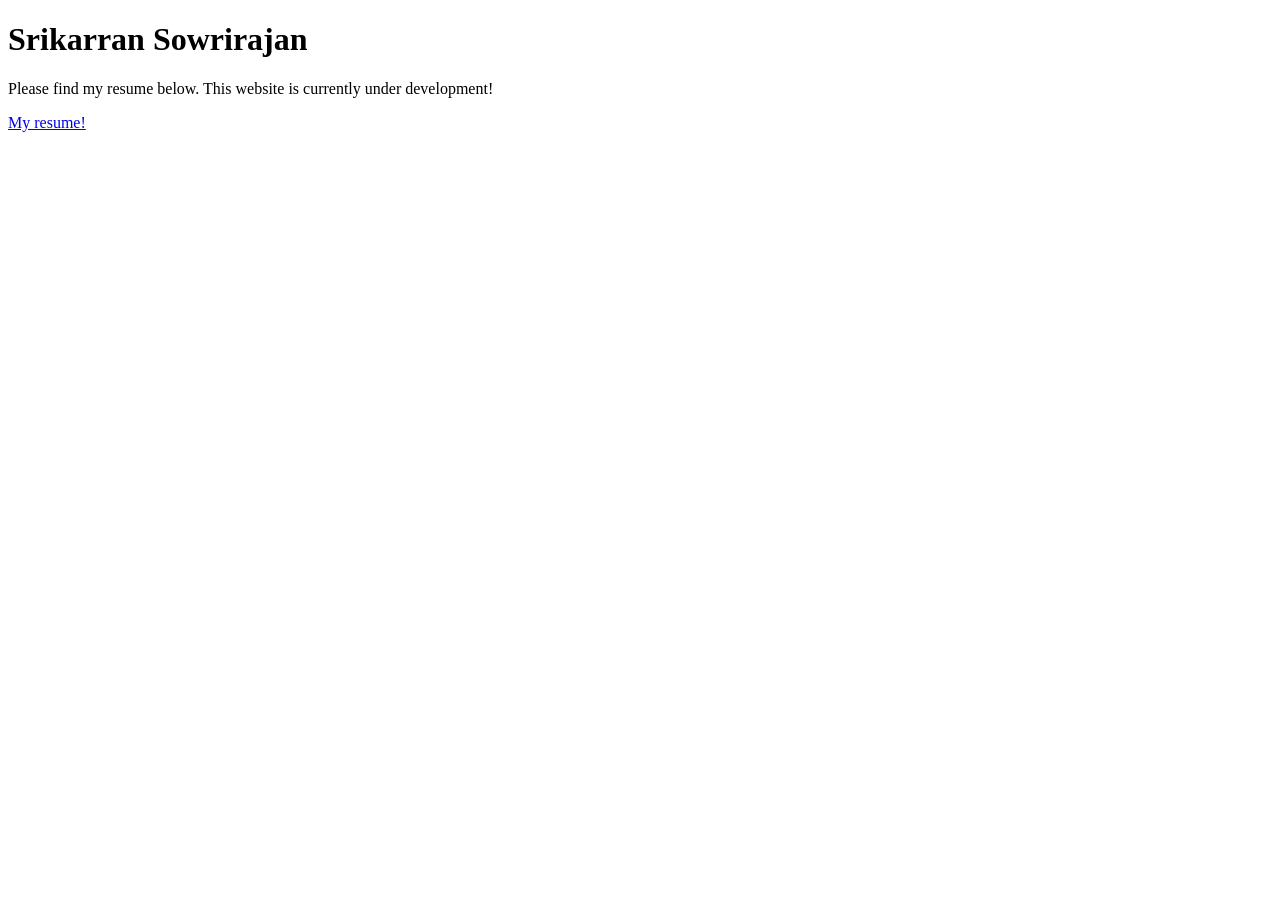
==== index.html @ 020ec060 "minor edits" ====
<!DOCTYPE html>
<html>
<body>
  <h1>Srikarran Sowrirajan</h1>
  <p>Please find my resume below. This website is currently under development!</p>
  <a href="Srikarran_Resume.pdf">My resume!</a>
</body>
</html>
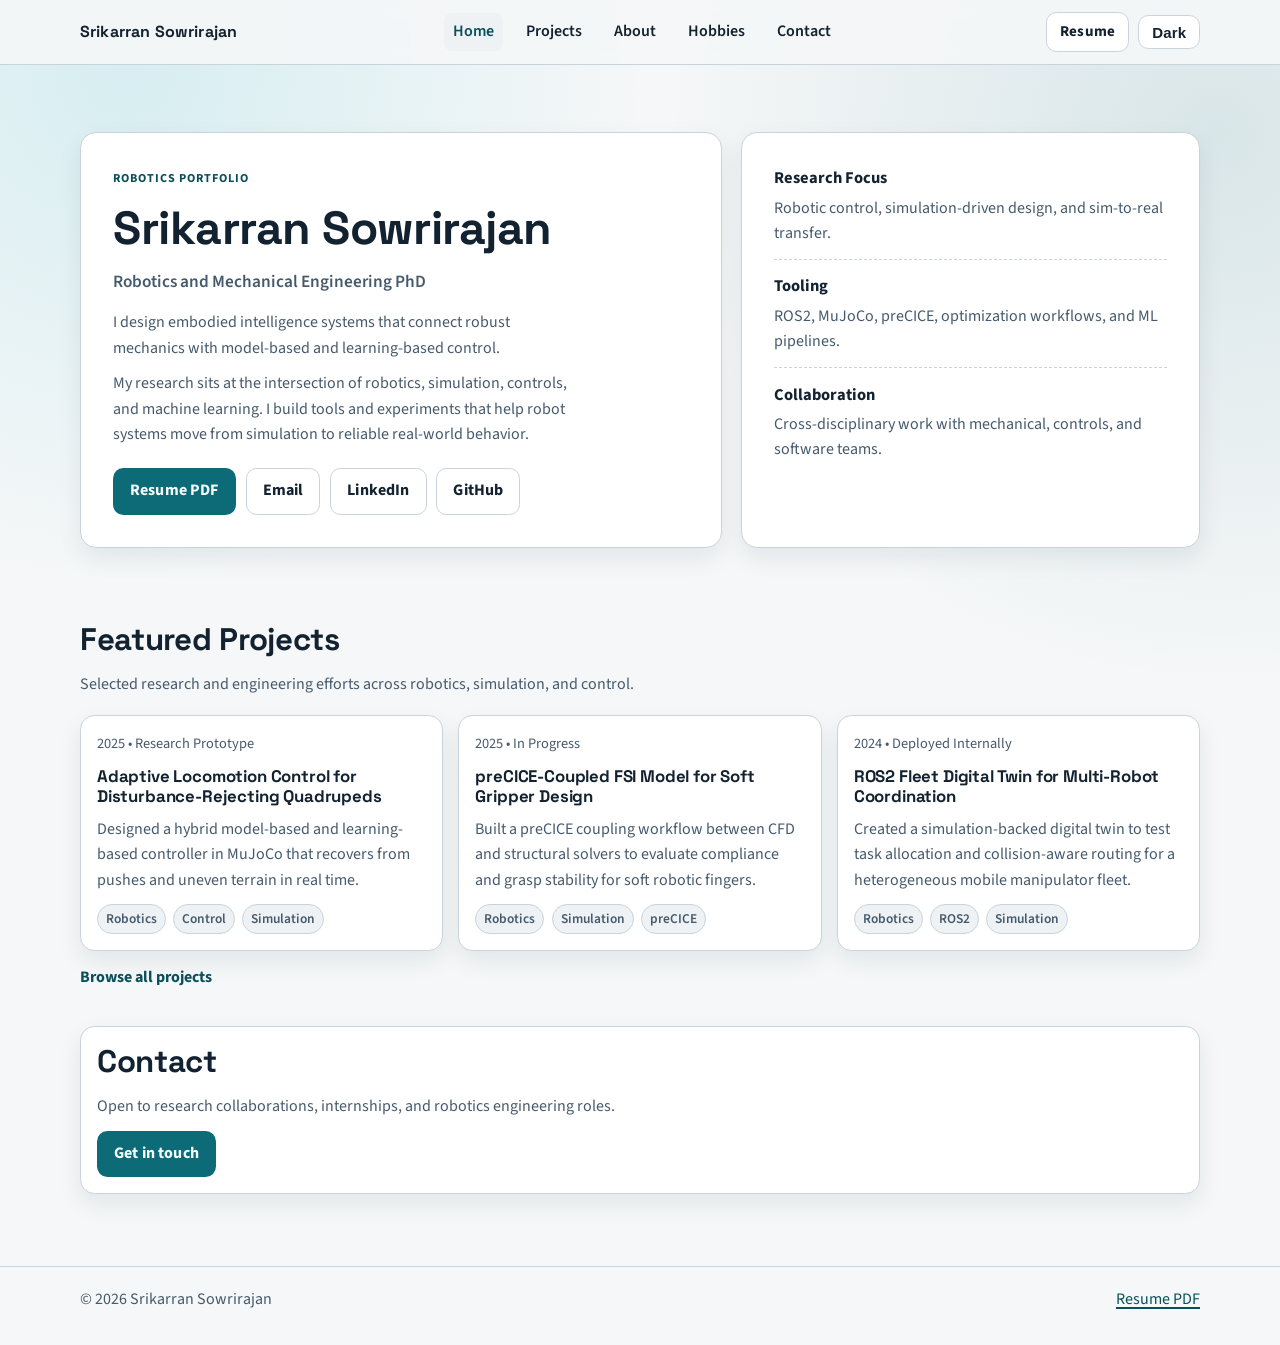
==== commit 41b296ac: "template change and placeholder fills" ====
--- a/index.html
+++ b/index.html
@@ -1,8 +1,166 @@
 <!DOCTYPE html>
-<html>
-<body>
-  <h1>Srikarran Sowrirajan</h1>
-  <p>Please find my resume below. This website is currently under development!</p>
-  <a href="Srikarran_Resume.pdf">My resume!</a>
-</body>
+<html lang="en">
+  <head>
+    <meta charset="UTF-8" />
+    <meta name="viewport" content="width=device-width, initial-scale=1" />
+    <title>Home | Portfolio</title>
+    <meta
+      name="description"
+      content="Professional portfolio for robotics and mechanical engineering research, projects, and publications."
+    />
+    <link rel="preconnect" href="https://fonts.googleapis.com" />
+    <link rel="preconnect" href="https://fonts.gstatic.com" crossorigin />
+    <link
+      href="https://fonts.googleapis.com/css2?family=Source+Sans+3:wght@400;600;700&family=Space+Grotesk:wght@500;700&display=swap"
+      rel="stylesheet"
+    />
+    <link rel="stylesheet" href="/assets/css/styles.css" />
+    <script src="/assets/js/site-config.js" defer></script>
+    <script src="/assets/js/main.js" defer></script>
+    <script src="/assets/js/home-projects.js" defer></script>
+  </head>
+  <body>
+    <a class="skip-link" href="#main-content">Skip to main content</a>
+
+    <header class="site-header">
+      <div class="container nav-wrapper">
+        <a class="brand" href="/index.html" data-site-text="profile.shortName">Portfolio</a>
+        <button
+          class="nav-toggle"
+          type="button"
+          data-nav-toggle
+          aria-expanded="false"
+          aria-controls="site-nav-home"
+        >
+          Menu
+        </button>
+        <nav class="site-nav" id="site-nav-home" data-open="false" aria-label="Primary">
+          <a href="/index.html" aria-current="page">Home</a>
+          <a href="/projects.html">Projects</a>
+          <a href="/about.html">About</a>
+          <a href="/hobbies.html">Hobbies</a>
+          <a href="/contact.html">Contact</a>
+        </nav>
+        <div class="nav-actions">
+          <a
+            class="button secondary small"
+            data-site-link="links.resume"
+            href="/Srikarran_Resume.pdf"
+            target="_blank"
+            rel="noopener noreferrer"
+          >
+            Resume
+          </a>
+          <button class="button secondary small" type="button" data-theme-toggle aria-pressed="false">
+            Dark
+          </button>
+        </div>
+      </div>
+    </header>
+
+    <main id="main-content" class="page-main">
+      <section class="hero">
+        <div class="container hero-grid">
+          <article class="panel hero-copy">
+            <p class="eyebrow">Robotics Portfolio</p>
+            <h1 data-site-text="profile.name">Your Name</h1>
+            <p class="role" data-site-text="profile.role">Your role</p>
+            <p class="bio" data-site-text="profile.shortBio">Short bio goes here.</p>
+            <p class="bio" style="margin-top: 0.6rem" data-site-text="profile.longerBio">
+              Longer bio goes here.
+            </p>
+            <div class="cta-row" aria-label="Primary actions">
+              <a
+                class="button primary"
+                data-site-link="links.resume"
+                href="/Srikarran_Resume.pdf"
+                target="_blank"
+                rel="noopener noreferrer"
+              >
+                Resume PDF
+              </a>
+              <a class="button secondary" data-site-link="links.email" href="mailto:srikarran@example.com">
+                Email
+              </a>
+              <a
+                class="button secondary"
+                data-site-link="links.linkedin"
+                href="https://www.linkedin.com"
+                target="_blank"
+                rel="noopener noreferrer"
+              >
+                LinkedIn
+              </a>
+              <a
+                class="button secondary"
+                data-site-link="links.github"
+                href="https://github.com"
+                target="_blank"
+                rel="noopener noreferrer"
+              >
+                GitHub
+              </a>
+            </div>
+          </article>
+
+          <aside class="panel metrics" aria-label="Research highlights">
+            <div class="metric">
+              <strong>Research Focus</strong>
+              <span>Robotic control, simulation-driven design, and sim-to-real transfer.</span>
+            </div>
+            <div class="metric">
+              <strong>Tooling</strong>
+              <span>ROS2, MuJoCo, preCICE, optimization workflows, and ML pipelines.</span>
+            </div>
+            <div class="metric">
+              <strong>Collaboration</strong>
+              <span>Cross-disciplinary work with mechanical, controls, and software teams.</span>
+            </div>
+          </aside>
+        </div>
+      </section>
+
+      <section class="section">
+        <div class="container">
+          <h2>Featured Projects</h2>
+          <p class="section-intro">
+            Selected research and engineering efforts across robotics, simulation, and control.
+          </p>
+          <div id="home-projects-grid" class="card-grid" aria-live="polite"></div>
+          <p style="margin-top: 0.9rem">
+            <a class="text-link" href="/projects.html">Browse all projects</a>
+          </p>
+        </div>
+      </section>
+
+      <section class="section">
+        <div class="container">
+          <article class="content-card">
+            <h2>Contact</h2>
+            <p style="margin-bottom: 0.7rem; color: var(--text-muted)">
+              Open to research collaborations, internships, and robotics engineering roles.
+            </p>
+            <a class="button primary" href="/contact.html">Get in touch</a>
+          </article>
+        </div>
+      </section>
+    </main>
+
+    <footer class="site-footer">
+      <div class="container footer-inner">
+        <p>
+          &copy; <span data-current-year></span>
+          <span data-site-text="profile.name">Your Name</span>
+        </p>
+        <a
+          data-site-link="links.resume"
+          href="/Srikarran_Resume.pdf"
+          target="_blank"
+          rel="noopener noreferrer"
+        >
+          Resume PDF
+        </a>
+      </div>
+    </footer>
+  </body>
 </html>
--- a/assets/css/styles.css
+++ b/assets/css/styles.css
@@ -0,0 +1,557 @@
+:root {
+  --bg: #f5f7f8;
+  --bg-elevated: #eef2f4;
+  --surface: #ffffff;
+  --text: #132230;
+  --text-muted: #465a6d;
+  --border: #c9d3db;
+  --accent: #0d6b78;
+  --accent-strong: #0a505a;
+  --focus: #f2a800;
+  --header-bg: rgba(245, 247, 248, 0.92);
+  --shadow: 0 10px 24px rgba(19, 34, 48, 0.08);
+}
+
+:root[data-theme="dark"] {
+  --bg: #0e161e;
+  --bg-elevated: #15222d;
+  --surface: #1b2b38;
+  --text: #eaf1f7;
+  --text-muted: #b4c3d1;
+  --border: #355063;
+  --accent: #4fc4d3;
+  --accent-strong: #90e3ed;
+  --focus: #ffd166;
+  --header-bg: rgba(14, 22, 30, 0.88);
+  --shadow: 0 16px 28px rgba(0, 0, 0, 0.25);
+}
+
+* {
+  box-sizing: border-box;
+}
+
+html {
+  scroll-behavior: smooth;
+}
+
+body {
+  margin: 0;
+  min-height: 100vh;
+  color: var(--text);
+  background:
+    radial-gradient(circle at 10% 5%, rgba(79, 196, 211, 0.18), transparent 30%),
+    radial-gradient(circle at 95% 10%, rgba(13, 107, 120, 0.12), transparent 32%),
+    var(--bg);
+  font-family: "Source Sans 3", "Segoe UI", -apple-system, BlinkMacSystemFont, sans-serif;
+  line-height: 1.6;
+}
+
+h1,
+h2,
+h3,
+h4 {
+  margin: 0;
+  line-height: 1.2;
+  font-family: "Space Grotesk", "Segoe UI", -apple-system, BlinkMacSystemFont, sans-serif;
+  letter-spacing: -0.01em;
+}
+
+p {
+  margin: 0;
+}
+
+a {
+  color: var(--accent-strong);
+  text-decoration-thickness: 2px;
+  text-underline-offset: 0.18em;
+}
+
+a:hover {
+  color: var(--accent);
+}
+
+a:focus-visible,
+button:focus-visible {
+  outline: 3px solid var(--focus);
+  outline-offset: 2px;
+}
+
+img {
+  max-width: 100%;
+}
+
+[hidden] {
+  display: none !important;
+}
+
+.skip-link {
+  position: absolute;
+  top: -48px;
+  left: 0.8rem;
+  background: var(--surface);
+  border: 1px solid var(--border);
+  padding: 0.5rem 0.8rem;
+  border-radius: 0.5rem;
+  z-index: 1000;
+}
+
+.skip-link:focus {
+  top: 0.5rem;
+}
+
+.site-header {
+  position: sticky;
+  top: 0;
+  z-index: 100;
+  border-bottom: 1px solid var(--border);
+  background: var(--header-bg);
+  backdrop-filter: blur(8px);
+}
+
+.container {
+  width: min(1120px, 92vw);
+  margin: 0 auto;
+}
+
+.nav-wrapper {
+  min-height: 4rem;
+  display: flex;
+  align-items: center;
+  justify-content: space-between;
+  gap: 0.75rem;
+  position: relative;
+}
+
+.brand {
+  display: inline-flex;
+  align-items: center;
+  text-decoration: none;
+  color: var(--text);
+  font-family: "Space Grotesk", "Segoe UI", sans-serif;
+  font-weight: 700;
+  letter-spacing: 0.01em;
+}
+
+.brand:hover {
+  color: var(--accent-strong);
+}
+
+.site-nav {
+  display: flex;
+  align-items: center;
+  gap: 0.9rem;
+}
+
+.site-nav a {
+  text-decoration: none;
+  color: var(--text);
+  font-weight: 600;
+  padding: 0.38rem 0.55rem;
+  border-radius: 0.5rem;
+}
+
+.site-nav a:hover {
+  color: var(--accent-strong);
+  background: var(--bg-elevated);
+}
+
+.site-nav a[aria-current="page"] {
+  background: var(--bg-elevated);
+  color: var(--accent-strong);
+}
+
+.nav-actions {
+  display: flex;
+  align-items: center;
+  gap: 0.6rem;
+}
+
+.nav-toggle {
+  display: none;
+  border: 1px solid var(--border);
+  background: var(--surface);
+  color: var(--text);
+  border-radius: 0.55rem;
+  padding: 0.45rem 0.62rem;
+  font-weight: 600;
+}
+
+.button {
+  display: inline-flex;
+  align-items: center;
+  justify-content: center;
+  border-radius: 0.65rem;
+  border: 1px solid transparent;
+  text-decoration: none;
+  cursor: pointer;
+  font-weight: 700;
+  letter-spacing: 0.01em;
+  padding: 0.6rem 1rem;
+}
+
+.button.primary {
+  background: var(--accent);
+  color: #f6feff;
+}
+
+.button.primary:hover {
+  background: var(--accent-strong);
+  color: #ffffff;
+}
+
+.button.secondary {
+  border-color: var(--border);
+  background: var(--surface);
+  color: var(--text);
+}
+
+.button.secondary:hover {
+  border-color: var(--accent);
+  color: var(--accent-strong);
+}
+
+.button.small {
+  padding: 0.45rem 0.8rem;
+  font-size: 0.94rem;
+}
+
+.page-main {
+  padding-bottom: 4.5rem;
+}
+
+.hero {
+  padding: 4.2rem 0 2.4rem;
+}
+
+.hero-grid {
+  display: grid;
+  grid-template-columns: 1.4fr 1fr;
+  gap: 1.2rem;
+  align-items: stretch;
+}
+
+.panel {
+  background: var(--surface);
+  border: 1px solid var(--border);
+  border-radius: 1rem;
+  box-shadow: var(--shadow);
+}
+
+.hero-copy {
+  padding: clamp(1.2rem, 3vw, 2rem);
+}
+
+.eyebrow {
+  display: inline-flex;
+  margin-bottom: 0.8rem;
+  color: var(--accent-strong);
+  font-weight: 700;
+  text-transform: uppercase;
+  letter-spacing: 0.08em;
+  font-size: 0.76rem;
+}
+
+.hero-copy h1 {
+  font-size: clamp(1.8rem, 4vw, 2.9rem);
+  margin-bottom: 0.7rem;
+}
+
+.hero-copy .role {
+  color: var(--text-muted);
+  font-size: 1.08rem;
+  margin-bottom: 0.9rem;
+  font-weight: 600;
+}
+
+.hero-copy .bio {
+  max-width: 58ch;
+  color: var(--text-muted);
+}
+
+.cta-row {
+  margin-top: 1.25rem;
+  display: flex;
+  flex-wrap: wrap;
+  gap: 0.62rem;
+}
+
+.metrics {
+  padding: clamp(1.2rem, 3vw, 2rem);
+  display: grid;
+  gap: 0.85rem;
+  align-content: start;
+}
+
+.metric {
+  padding-bottom: 0.75rem;
+  border-bottom: 1px dashed var(--border);
+}
+
+.metric:last-child {
+  border-bottom: none;
+  padding-bottom: 0;
+}
+
+.metric strong {
+  display: block;
+  font-size: 1.03rem;
+  margin-bottom: 0.25rem;
+}
+
+.metric span {
+  color: var(--text-muted);
+}
+
+.section {
+  margin-top: 2.2rem;
+}
+
+.section h2 {
+  font-size: clamp(1.45rem, 2.5vw, 1.95rem);
+  margin-bottom: 0.85rem;
+}
+
+.section-intro {
+  color: var(--text-muted);
+  max-width: 70ch;
+  margin-bottom: 1.1rem;
+}
+
+.card-grid {
+  display: grid;
+  grid-template-columns: repeat(3, minmax(0, 1fr));
+  gap: 0.95rem;
+}
+
+.project-card {
+  background: var(--surface);
+  border: 1px solid var(--border);
+  border-radius: 0.9rem;
+  box-shadow: var(--shadow);
+  padding: 1rem;
+  display: grid;
+  gap: 0.65rem;
+}
+
+.project-card-header {
+  display: grid;
+  gap: 0.2rem;
+}
+
+.project-card-meta {
+  color: var(--text-muted);
+  font-size: 0.9rem;
+}
+
+.project-card-title {
+  font-size: 1.05rem;
+}
+
+.project-card-title a {
+  color: var(--text);
+  text-decoration: none;
+}
+
+.project-card-title a:hover {
+  color: var(--accent-strong);
+}
+
+.project-card-summary {
+  color: var(--text-muted);
+}
+
+.tag-list {
+  list-style: none;
+  margin: 0;
+  padding: 0;
+  display: flex;
+  flex-wrap: wrap;
+  gap: 0.45rem;
+}
+
+.tag {
+  padding: 0.2rem 0.5rem;
+  border: 1px solid var(--border);
+  border-radius: 999px;
+  background: var(--bg-elevated);
+  color: var(--text-muted);
+  font-size: 0.84rem;
+  font-weight: 600;
+}
+
+.text-link {
+  color: var(--accent-strong);
+  font-weight: 700;
+  text-decoration: none;
+}
+
+.text-link:hover {
+  text-decoration: underline;
+}
+
+.filter-row {
+  display: flex;
+  flex-wrap: wrap;
+  gap: 0.55rem;
+  margin-bottom: 1rem;
+}
+
+.filter-chip {
+  border: 1px solid var(--border);
+  border-radius: 999px;
+  background: var(--surface);
+  color: var(--text);
+  font-weight: 700;
+  padding: 0.37rem 0.8rem;
+}
+
+.filter-chip[aria-pressed="true"] {
+  background: var(--accent);
+  border-color: var(--accent);
+  color: #f6feff;
+}
+
+.inline-note {
+  border: 1px dashed var(--border);
+  border-radius: 0.7rem;
+  padding: 0.7rem 0.8rem;
+  color: var(--text-muted);
+}
+
+.layout-two {
+  display: grid;
+  gap: 0.9rem;
+  grid-template-columns: minmax(0, 1.4fr) minmax(0, 1fr);
+}
+
+.stack {
+  display: grid;
+  gap: 0.9rem;
+}
+
+.content-card {
+  background: var(--surface);
+  border: 1px solid var(--border);
+  border-radius: 0.9rem;
+  box-shadow: var(--shadow);
+  padding: 1rem;
+}
+
+.content-card h3 {
+  font-size: 1.1rem;
+  margin-bottom: 0.5rem;
+}
+
+.content-card p,
+.content-card li {
+  color: var(--text-muted);
+}
+
+.content-card ul {
+  margin: 0;
+  padding-left: 1.05rem;
+  display: grid;
+  gap: 0.4rem;
+}
+
+.link-list {
+  list-style: none;
+  margin: 0;
+  padding: 0;
+  display: grid;
+  gap: 0.3rem;
+}
+
+.contact-list {
+  list-style: none;
+  margin: 0;
+  padding: 0;
+  display: grid;
+  gap: 0.6rem;
+}
+
+.contact-list a {
+  text-decoration: none;
+  font-weight: 700;
+}
+
+.site-footer {
+  border-top: 1px solid var(--border);
+  color: var(--text-muted);
+  padding: 1.25rem 0 2rem;
+}
+
+.footer-inner {
+  display: flex;
+  align-items: center;
+  justify-content: space-between;
+  flex-wrap: wrap;
+  gap: 0.5rem;
+}
+
+@media (max-width: 1024px) {
+  .hero-grid,
+  .layout-two,
+  .card-grid {
+    grid-template-columns: 1fr 1fr;
+  }
+
+  .hero-grid .hero-copy {
+    grid-column: span 2;
+  }
+}
+
+@media (max-width: 860px) {
+  .nav-toggle {
+    display: inline-flex;
+  }
+
+  .site-nav {
+    position: absolute;
+    left: 0;
+    right: 0;
+    top: calc(100% + 0.5rem);
+    padding: 0.6rem;
+    border: 1px solid var(--border);
+    border-radius: 0.85rem;
+    background: var(--surface);
+    display: none;
+    box-shadow: var(--shadow);
+    flex-direction: column;
+    align-items: stretch;
+  }
+
+  .site-nav[data-open="true"] {
+    display: flex;
+  }
+
+  .site-nav a {
+    padding: 0.56rem 0.7rem;
+  }
+
+  .nav-actions {
+    margin-left: auto;
+  }
+}
+
+@media (max-width: 760px) {
+  .hero,
+  .section {
+    margin-top: 1.4rem;
+  }
+
+  .hero-grid,
+  .layout-two,
+  .card-grid {
+    grid-template-columns: 1fr;
+  }
+
+  .hero-grid .hero-copy {
+    grid-column: auto;
+  }
+
+  .footer-inner {
+    align-items: flex-start;
+    flex-direction: column;
+  }
+}
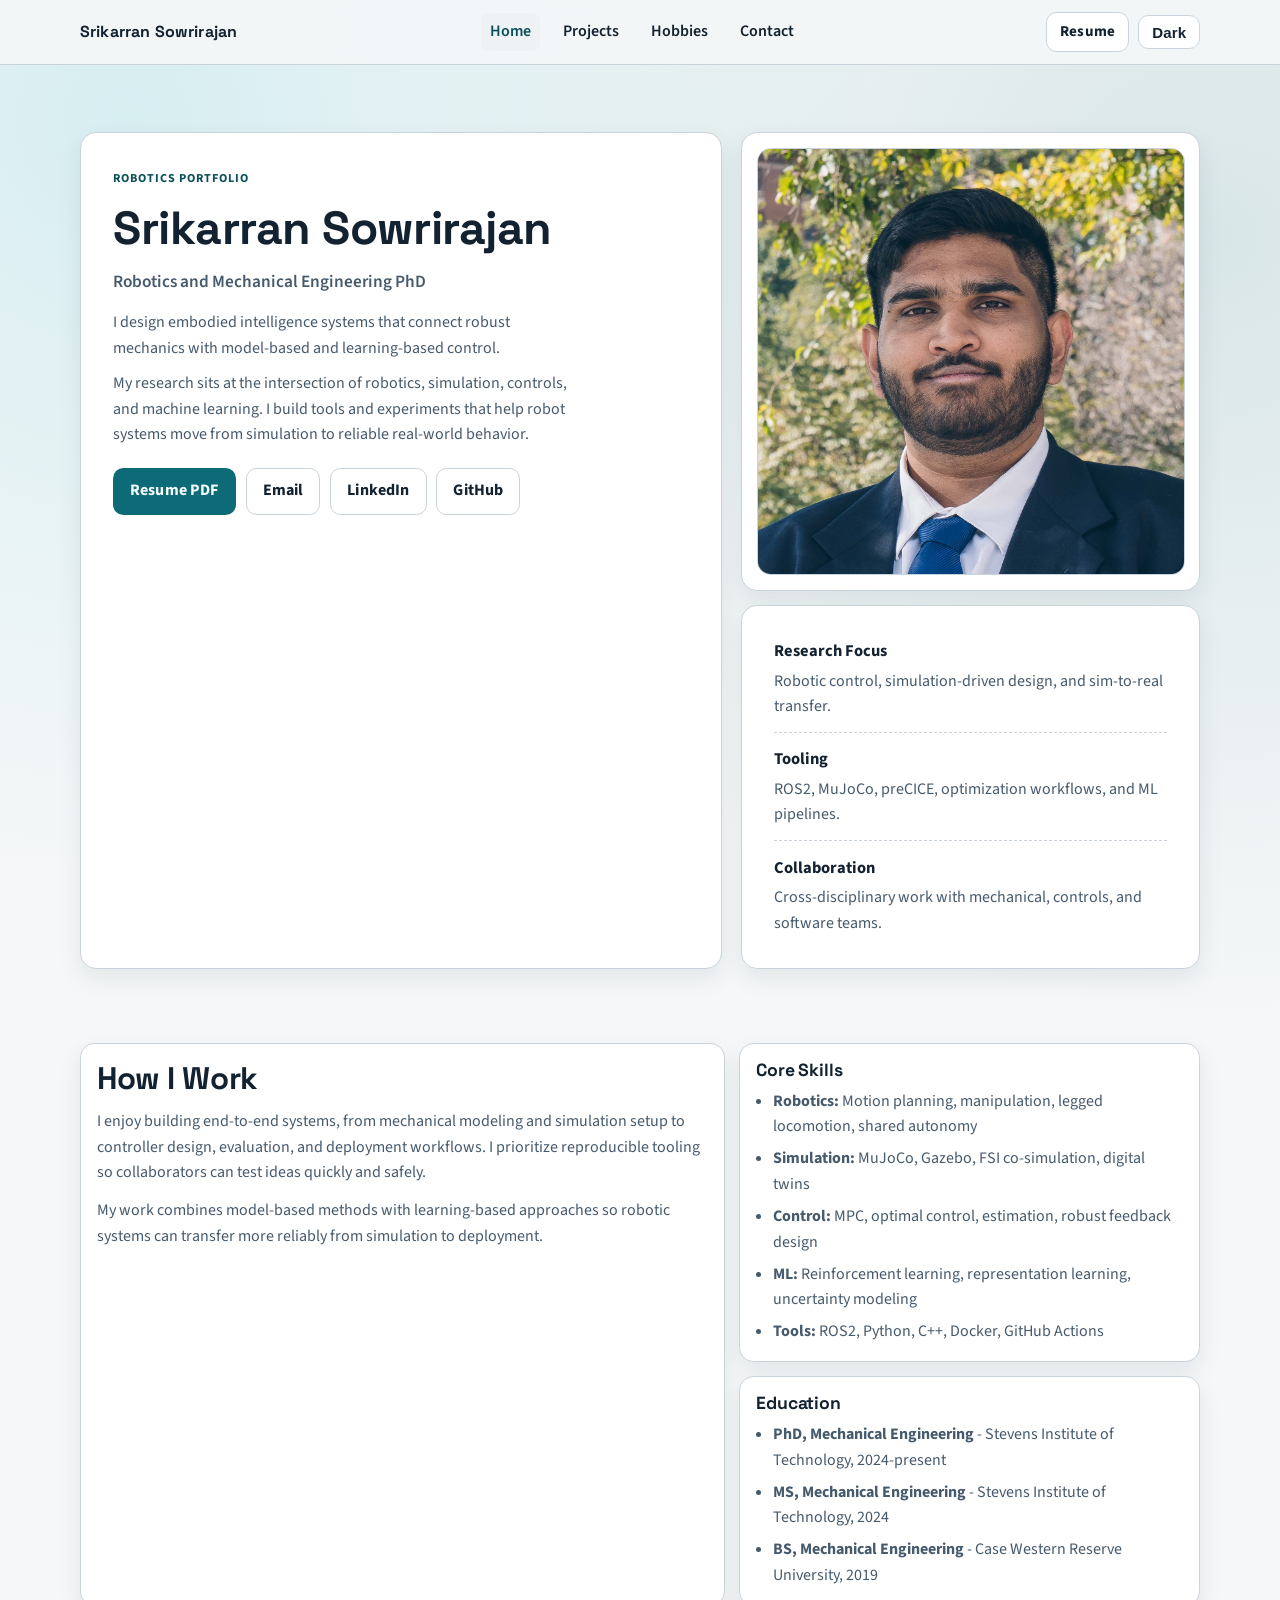
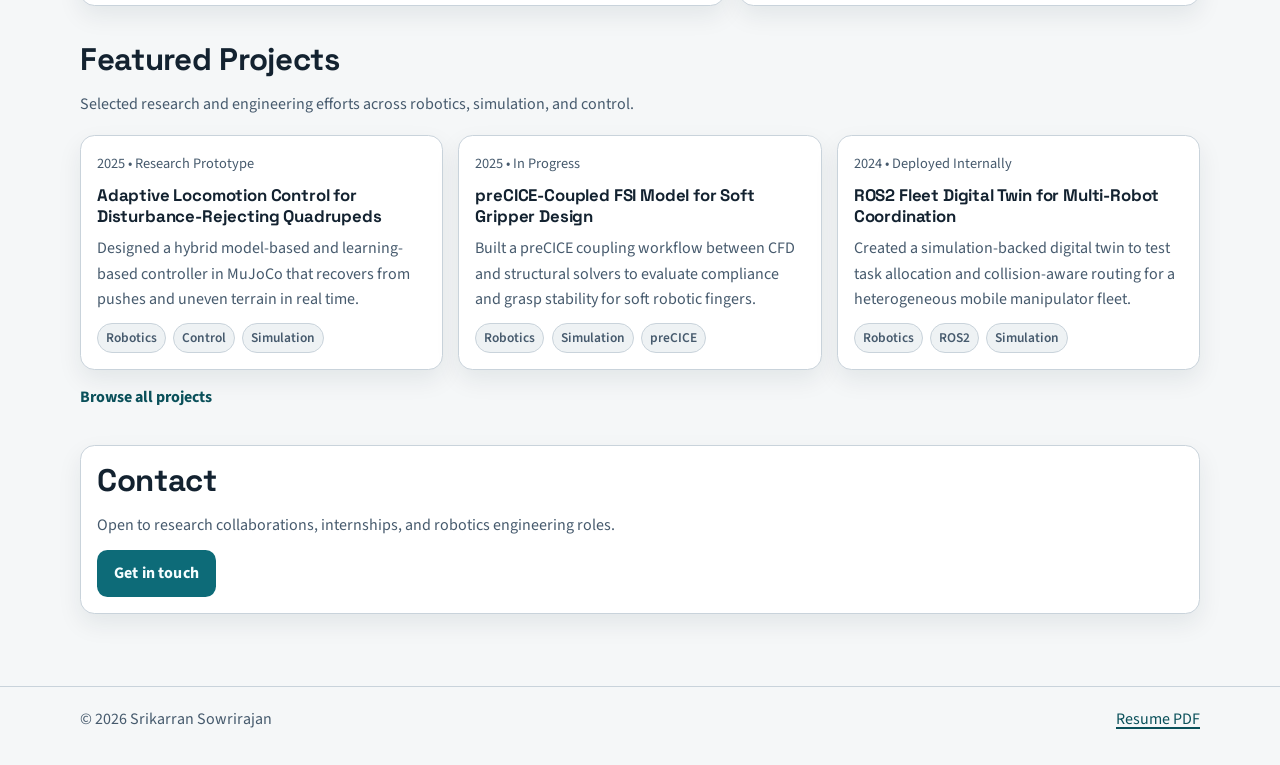
==== commit 5a903ab7: "refactor(site): consolidate intro into Home and remove About page Move headshot image into assets/im" ====
--- a/index.html
+++ b/index.html
@@ -37,7 +37,6 @@
         <nav class="site-nav" id="site-nav-home" data-open="false" aria-label="Primary">
           <a href="/index.html" aria-current="page">Home</a>
           <a href="/projects.html">Projects</a>
-          <a href="/about.html">About</a>
           <a href="/hobbies.html">Hobbies</a>
           <a href="/contact.html">Contact</a>
         </nav>
@@ -103,19 +102,72 @@
             </div>
           </article>
 
-          <aside class="panel metrics" aria-label="Research highlights">
-            <div class="metric">
-              <strong>Research Focus</strong>
-              <span>Robotic control, simulation-driven design, and sim-to-real transfer.</span>
-            </div>
-            <div class="metric">
-              <strong>Tooling</strong>
-              <span>ROS2, MuJoCo, preCICE, optimization workflows, and ML pipelines.</span>
-            </div>
-            <div class="metric">
-              <strong>Collaboration</strong>
-              <span>Cross-disciplinary work with mechanical, controls, and software teams.</span>
-            </div>
+          <aside class="stack" aria-label="Profile and research highlights">
+            <article class="panel headshot-panel">
+              <img
+                class="profile-headshot"
+                src="/assets/images/headshot-srikarran.jpg"
+                alt="Headshot of Srikarran Sowrirajan"
+                width="1395"
+                height="1399"
+                loading="eager"
+                decoding="async"
+              />
+            </article>
+
+            <article class="panel metrics" aria-label="Research highlights">
+              <div class="metric">
+                <strong>Research Focus</strong>
+                <span>Robotic control, simulation-driven design, and sim-to-real transfer.</span>
+              </div>
+              <div class="metric">
+                <strong>Tooling</strong>
+                <span>ROS2, MuJoCo, preCICE, optimization workflows, and ML pipelines.</span>
+              </div>
+              <div class="metric">
+                <strong>Collaboration</strong>
+                <span>Cross-disciplinary work with mechanical, controls, and software teams.</span>
+              </div>
+            </article>
+          </aside>
+        </div>
+      </section>
+
+      <section class="section">
+        <div class="container layout-two">
+          <article class="content-card">
+            <h2 style="margin-bottom: 0.75rem">How I Work</h2>
+            <p>
+              I enjoy building end-to-end systems, from mechanical modeling and simulation setup to controller design,
+              evaluation, and deployment workflows. I prioritize reproducible tooling so collaborators can test ideas
+              quickly and safely.
+            </p>
+            <p style="margin-top: 0.75rem">
+              My work combines model-based methods with learning-based approaches so robotic systems can transfer more
+              reliably from simulation to deployment.
+            </p>
+          </article>
+
+          <aside class="stack">
+            <article class="content-card">
+              <h3>Core Skills</h3>
+              <ul>
+                <li><strong>Robotics:</strong> Motion planning, manipulation, legged locomotion, shared autonomy</li>
+                <li><strong>Simulation:</strong> MuJoCo, Gazebo, FSI co-simulation, digital twins</li>
+                <li><strong>Control:</strong> MPC, optimal control, estimation, robust feedback design</li>
+                <li><strong>ML:</strong> Reinforcement learning, representation learning, uncertainty modeling</li>
+                <li><strong>Tools:</strong> ROS2, Python, C++, Docker, GitHub Actions</li>
+              </ul>
+            </article>
+
+            <article class="content-card">
+              <h3>Education</h3>
+              <ul>
+                <li><strong>PhD, Mechanical Engineering</strong> - Stevens Institute of Technology, 2024-present</li>
+                <li><strong>MS, Mechanical Engineering</strong> - Stevens Institute of Technology, 2024</li>
+                <li><strong>BS, Mechanical Engineering</strong> - Case Western Reserve University, 2019</li>
+              </ul>
+            </article>
           </aside>
         </div>
       </section>
--- a/assets/css/styles.css
+++ b/assets/css/styles.css
@@ -280,6 +280,23 @@
   display: grid;
   gap: 0.85rem;
   align-content: start;
+}
+
+.headshot-panel,
+.headshot-card {
+  padding: 0.9rem;
+}
+
+.profile-headshot {
+  display: block;
+  width: 100%;
+  height: auto;
+  aspect-ratio: 1 / 1;
+  object-fit: cover;
+  object-position: center 20%;
+  border-radius: 0.85rem;
+  border: 1px solid var(--border);
+  background: var(--bg-elevated);
 }
 
 .metric {
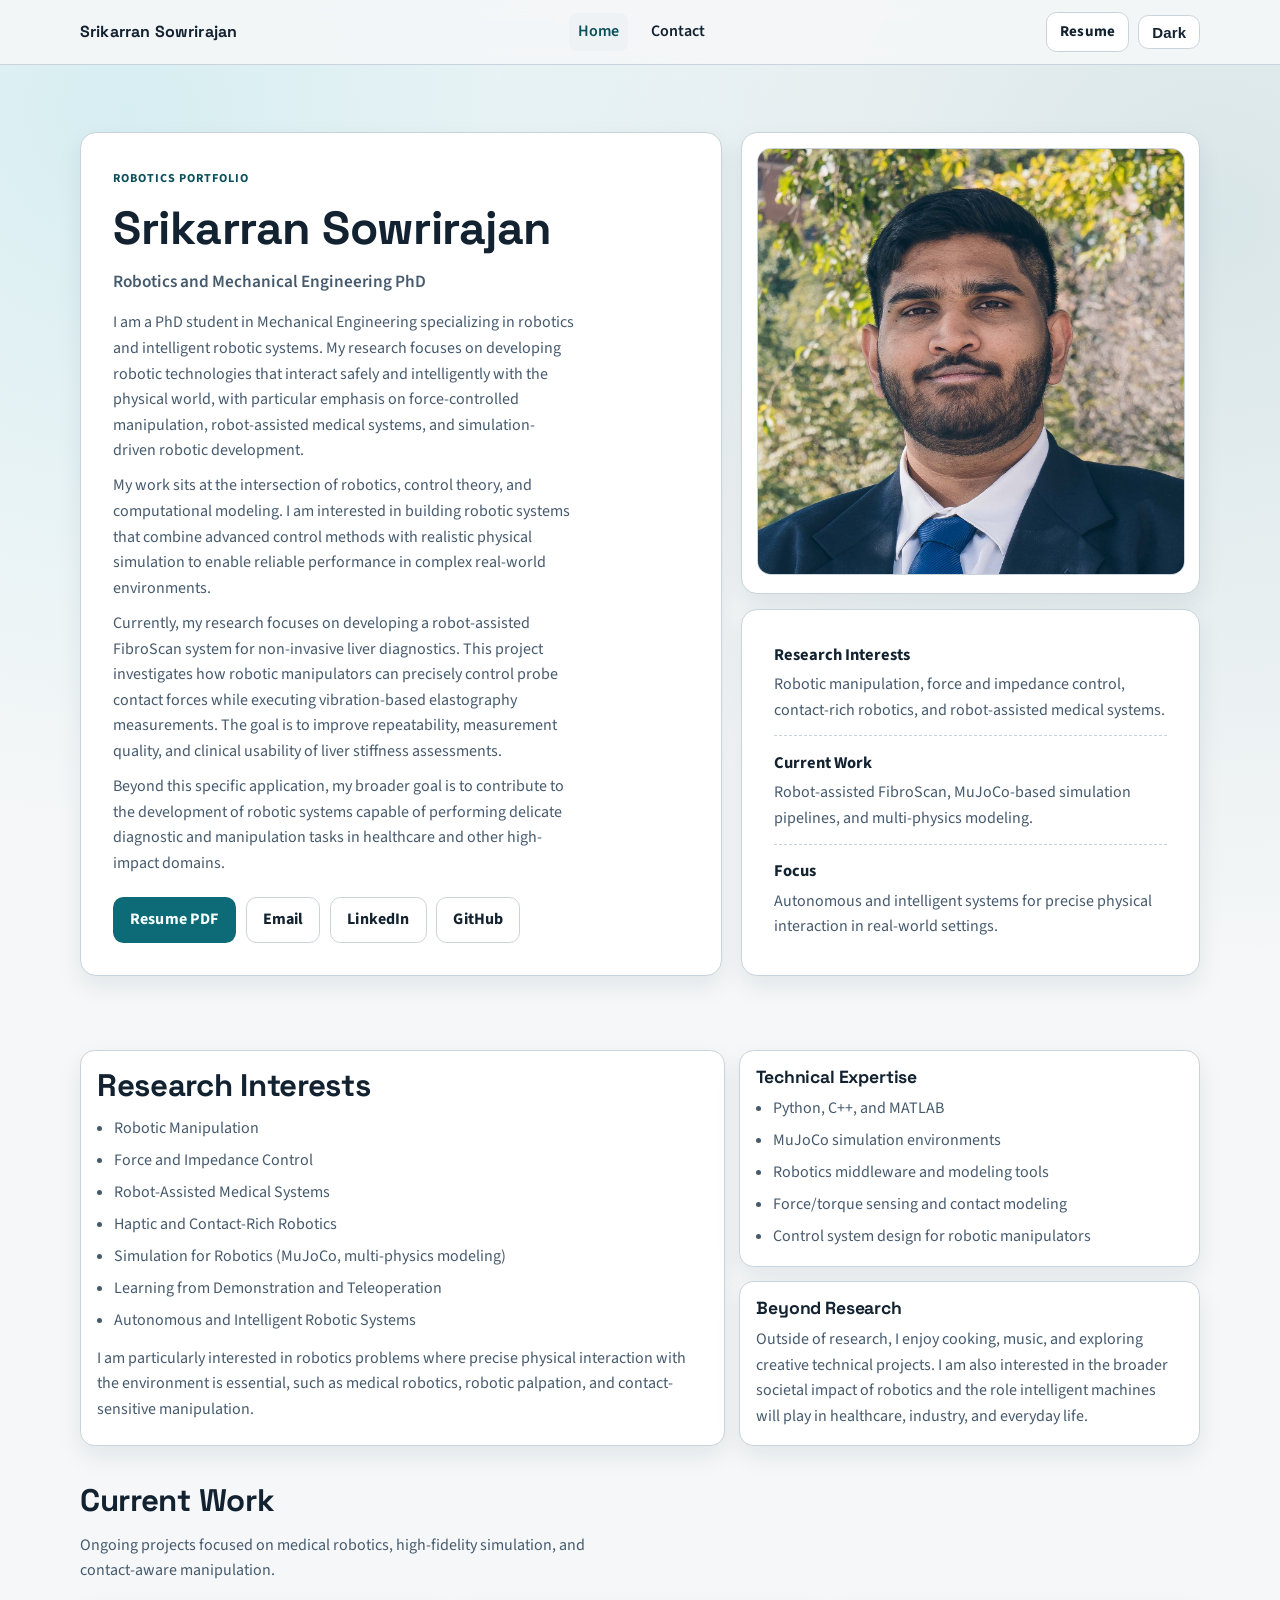
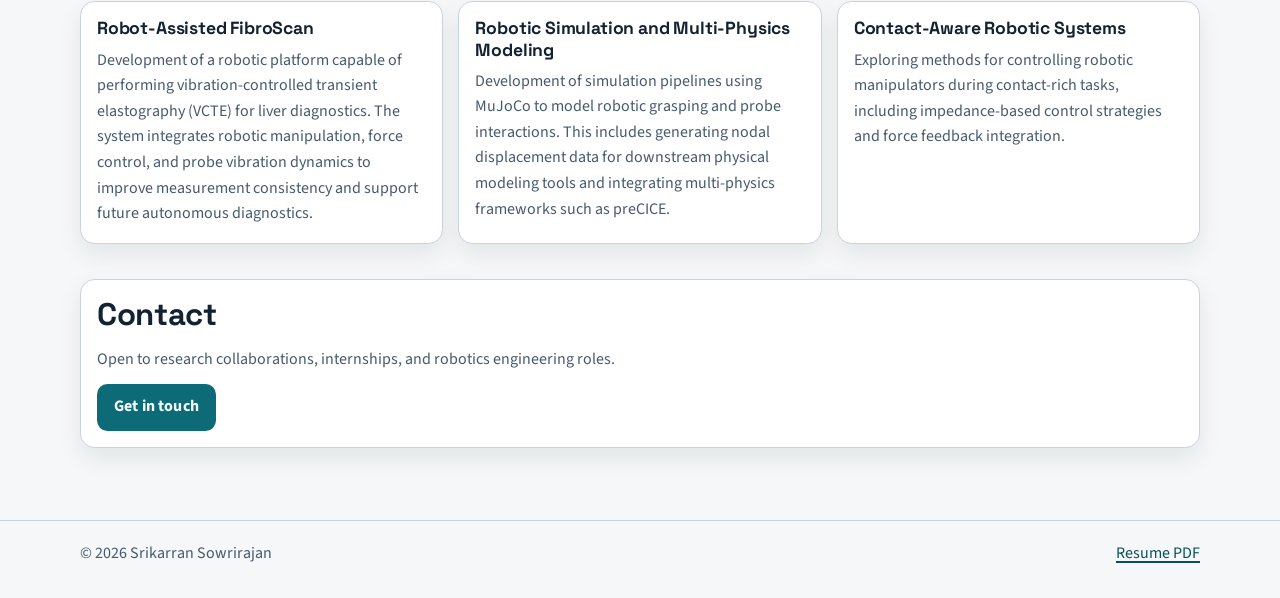
==== commit 5623054c: "feat(site): refresh research profile and temporarily unpublish projects/hobbies Update bio-driven Ho" ====
--- a/index.html
+++ b/index.html
@@ -17,7 +17,6 @@
     <link rel="stylesheet" href="/assets/css/styles.css" />
     <script src="/assets/js/site-config.js" defer></script>
     <script src="/assets/js/main.js" defer></script>
-    <script src="/assets/js/home-projects.js" defer></script>
   </head>
   <body>
     <a class="skip-link" href="#main-content">Skip to main content</a>
@@ -36,8 +35,6 @@
         </button>
         <nav class="site-nav" id="site-nav-home" data-open="false" aria-label="Primary">
           <a href="/index.html" aria-current="page">Home</a>
-          <a href="/projects.html">Projects</a>
-          <a href="/hobbies.html">Hobbies</a>
           <a href="/contact.html">Contact</a>
         </nav>
         <div class="nav-actions">
@@ -65,7 +62,13 @@
             <h1 data-site-text="profile.name">Your Name</h1>
             <p class="role" data-site-text="profile.role">Your role</p>
             <p class="bio" data-site-text="profile.shortBio">Short bio goes here.</p>
-            <p class="bio" style="margin-top: 0.6rem" data-site-text="profile.longerBio">
+            <p class="bio" style="margin-top: 0.6rem" data-site-text="profile.bio1">
+              Longer bio goes here.
+            </p>
+            <p class="bio" style="margin-top: 0.6rem" data-site-text="profile.bio2">
+              Longer bio goes here.
+            </p>
+            <p class="bio" style="margin-top: 0.6rem" data-site-text="profile.bio3">
               Longer bio goes here.
             </p>
             <div class="cta-row" aria-label="Primary actions">
@@ -117,16 +120,19 @@
 
             <article class="panel metrics" aria-label="Research highlights">
               <div class="metric">
-                <strong>Research Focus</strong>
-                <span>Robotic control, simulation-driven design, and sim-to-real transfer.</span>
+                <strong>Research Interests</strong>
+                <span>
+                  Robotic manipulation, force and impedance control, contact-rich robotics, and robot-assisted medical
+                  systems.
+                </span>
               </div>
               <div class="metric">
-                <strong>Tooling</strong>
-                <span>ROS2, MuJoCo, preCICE, optimization workflows, and ML pipelines.</span>
+                <strong>Current Work</strong>
+                <span>Robot-assisted FibroScan, MuJoCo-based simulation pipelines, and multi-physics modeling.</span>
               </div>
               <div class="metric">
-                <strong>Collaboration</strong>
-                <span>Cross-disciplinary work with mechanical, controls, and software teams.</span>
+                <strong>Focus</strong>
+                <span>Autonomous and intelligent systems for precise physical interaction in real-world settings.</span>
               </div>
             </article>
           </aside>
@@ -136,37 +142,42 @@
       <section class="section">
         <div class="container layout-two">
           <article class="content-card">
-            <h2 style="margin-bottom: 0.75rem">How I Work</h2>
-            <p>
-              I enjoy building end-to-end systems, from mechanical modeling and simulation setup to controller design,
-              evaluation, and deployment workflows. I prioritize reproducible tooling so collaborators can test ideas
-              quickly and safely.
-            </p>
+            <h2 style="margin-bottom: 0.75rem">Research Interests</h2>
+            <ul>
+              <li>Robotic Manipulation</li>
+              <li>Force and Impedance Control</li>
+              <li>Robot-Assisted Medical Systems</li>
+              <li>Haptic and Contact-Rich Robotics</li>
+              <li>Simulation for Robotics (MuJoCo, multi-physics modeling)</li>
+              <li>Learning from Demonstration and Teleoperation</li>
+              <li>Autonomous and Intelligent Robotic Systems</li>
+            </ul>
             <p style="margin-top: 0.75rem">
-              My work combines model-based methods with learning-based approaches so robotic systems can transfer more
-              reliably from simulation to deployment.
+              I am particularly interested in robotics problems where precise physical interaction with the
+              environment is essential, such as medical robotics, robotic palpation, and contact-sensitive
+              manipulation.
             </p>
           </article>
 
           <aside class="stack">
             <article class="content-card">
-              <h3>Core Skills</h3>
+              <h3>Technical Expertise</h3>
               <ul>
-                <li><strong>Robotics:</strong> Motion planning, manipulation, legged locomotion, shared autonomy</li>
-                <li><strong>Simulation:</strong> MuJoCo, Gazebo, FSI co-simulation, digital twins</li>
-                <li><strong>Control:</strong> MPC, optimal control, estimation, robust feedback design</li>
-                <li><strong>ML:</strong> Reinforcement learning, representation learning, uncertainty modeling</li>
-                <li><strong>Tools:</strong> ROS2, Python, C++, Docker, GitHub Actions</li>
+                <li>Python, C++, and MATLAB</li>
+                <li>MuJoCo simulation environments</li>
+                <li>Robotics middleware and modeling tools</li>
+                <li>Force/torque sensing and contact modeling</li>
+                <li>Control system design for robotic manipulators</li>
               </ul>
             </article>
 
             <article class="content-card">
-              <h3>Education</h3>
-              <ul>
-                <li><strong>PhD, Mechanical Engineering</strong> - Stevens Institute of Technology, 2024-present</li>
-                <li><strong>MS, Mechanical Engineering</strong> - Stevens Institute of Technology, 2024</li>
-                <li><strong>BS, Mechanical Engineering</strong> - Case Western Reserve University, 2019</li>
-              </ul>
+              <h3>Beyond Research</h3>
+              <p>
+                Outside of research, I enjoy cooking, music, and exploring creative technical projects. I am also
+                interested in the broader societal impact of robotics and the role intelligent machines will play in
+                healthcare, industry, and everyday life.
+              </p>
             </article>
           </aside>
         </div>
@@ -174,14 +185,35 @@
 
       <section class="section">
         <div class="container">
-          <h2>Featured Projects</h2>
+          <h2>Current Work</h2>
           <p class="section-intro">
-            Selected research and engineering efforts across robotics, simulation, and control.
+            Ongoing projects focused on medical robotics, high-fidelity simulation, and contact-aware manipulation.
           </p>
-          <div id="home-projects-grid" class="card-grid" aria-live="polite"></div>
-          <p style="margin-top: 0.9rem">
-            <a class="text-link" href="/projects.html">Browse all projects</a>
-          </p>
+          <div class="card-grid">
+            <article class="content-card">
+              <h3>Robot-Assisted FibroScan</h3>
+              <p>
+                Development of a robotic platform capable of performing vibration-controlled transient elastography
+                (VCTE) for liver diagnostics. The system integrates robotic manipulation, force control, and probe
+                vibration dynamics to improve measurement consistency and support future autonomous diagnostics.
+              </p>
+            </article>
+            <article class="content-card">
+              <h3>Robotic Simulation and Multi-Physics Modeling</h3>
+              <p>
+                Development of simulation pipelines using MuJoCo to model robotic grasping and probe interactions.
+                This includes generating nodal displacement data for downstream physical modeling tools and integrating
+                multi-physics frameworks such as preCICE.
+              </p>
+            </article>
+            <article class="content-card">
+              <h3>Contact-Aware Robotic Systems</h3>
+              <p>
+                Exploring methods for controlling robotic manipulators during contact-rich tasks, including
+                impedance-based control strategies and force feedback integration.
+              </p>
+            </article>
+          </div>
         </div>
       </section>
 
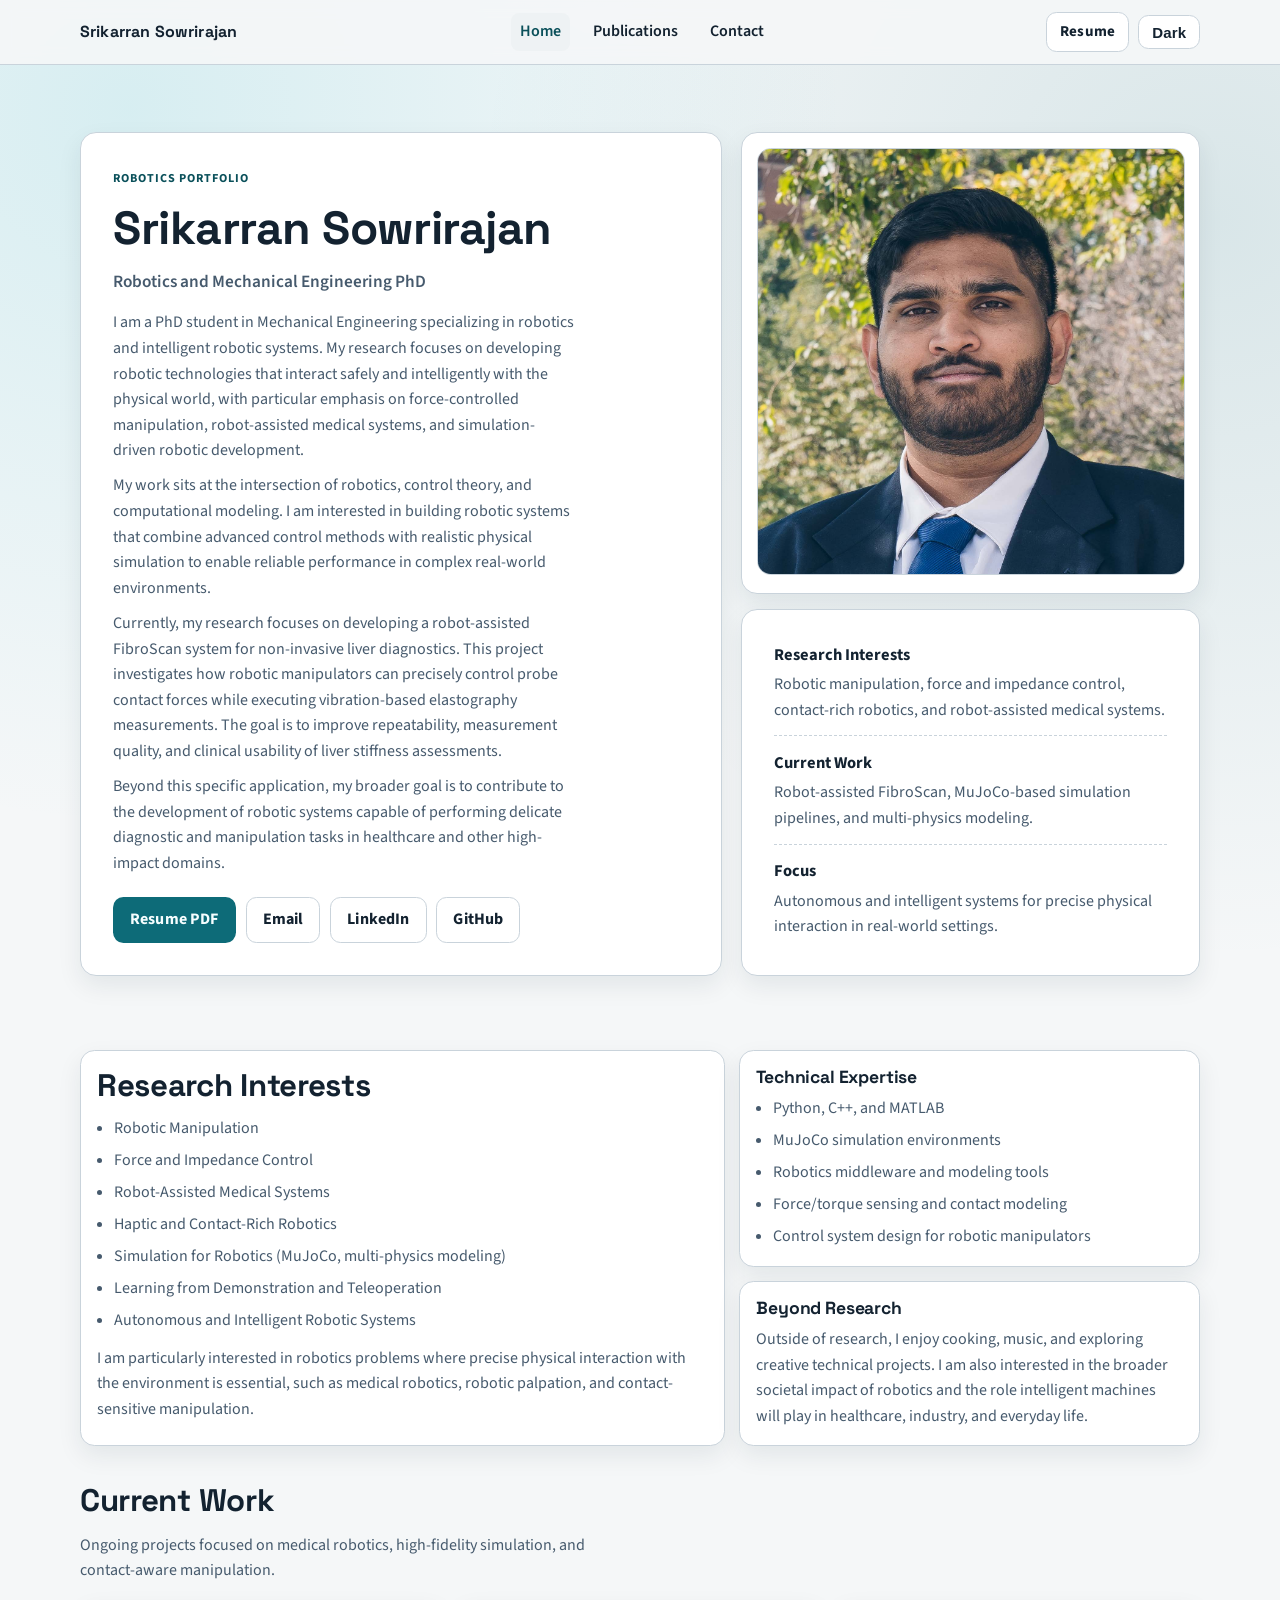
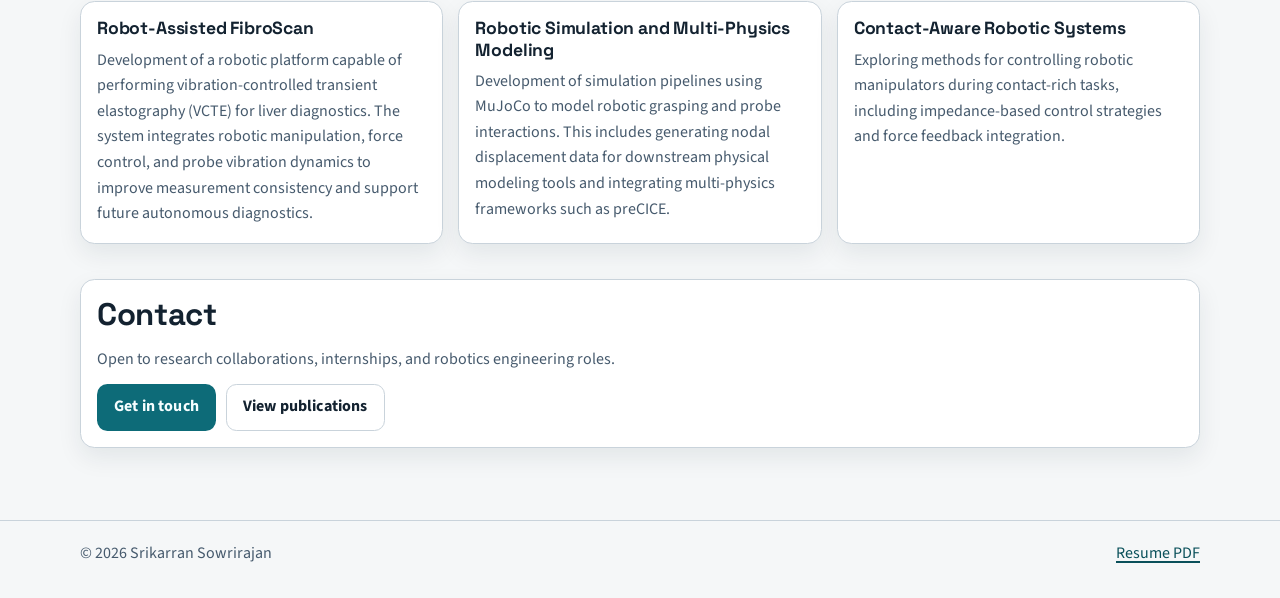
==== commit a7089aae: "made publications tab" ====
--- a/index.html
+++ b/index.html
@@ -35,6 +35,7 @@
         </button>
         <nav class="site-nav" id="site-nav-home" data-open="false" aria-label="Primary">
           <a href="/index.html" aria-current="page">Home</a>
+          <a href="/publications.html">Publications</a>
           <a href="/contact.html">Contact</a>
         </nav>
         <div class="nav-actions">
@@ -224,7 +225,10 @@
             <p style="margin-bottom: 0.7rem; color: var(--text-muted)">
               Open to research collaborations, internships, and robotics engineering roles.
             </p>
-            <a class="button primary" href="/contact.html">Get in touch</a>
+            <div class="cta-row" style="margin-top: 0">
+              <a class="button primary" href="/contact.html">Get in touch</a>
+              <a class="button secondary" href="/publications.html">View publications</a>
+            </div>
           </article>
         </div>
       </section>
--- a/assets/css/styles.css
+++ b/assets/css/styles.css
@@ -490,6 +490,107 @@
 .contact-list a {
   text-decoration: none;
   font-weight: 700;
+}
+
+.publication-list,
+.news-list {
+  margin: 0;
+  padding-left: 1.15rem;
+  display: grid;
+  gap: 0.85rem;
+}
+
+.publication-list li,
+.news-list li {
+  color: var(--text-muted);
+}
+
+.publication-title {
+  color: var(--text);
+  font-weight: 700;
+  margin-bottom: 0.22rem;
+}
+
+.news-link {
+  color: var(--accent-strong);
+  font-weight: 700;
+  text-decoration: none;
+}
+
+.news-link:hover {
+  text-decoration: underline;
+}
+
+.publications-page .section {
+  margin-top: 1.75rem;
+}
+
+.publications-page .section:first-of-type {
+  margin-top: 1.4rem;
+}
+
+.publications-page .content-card {
+  padding: clamp(1rem, 2.1vw, 1.25rem);
+}
+
+.publications-page .page-title {
+  font-size: clamp(1.75rem, 3.4vw, 2.3rem);
+  margin-bottom: 0.55rem;
+}
+
+.publications-page .page-lead {
+  margin-bottom: 0.9rem;
+  max-width: 58ch;
+}
+
+.publications-page .section-heading {
+  font-size: clamp(1.25rem, 2.3vw, 1.6rem);
+  margin-bottom: 0.72rem;
+}
+
+.publications-page .publication-list {
+  gap: 1rem;
+  padding-left: 1.3rem;
+}
+
+.publications-page .publication-list li {
+  padding-left: 0.1rem;
+}
+
+.publications-page .publication-list p {
+  line-height: 1.55;
+  max-width: 74ch;
+}
+
+.publications-page .publication-title {
+  font-size: 1rem;
+  letter-spacing: 0.005em;
+  margin-bottom: 0.26rem;
+}
+
+.publications-page .publication-list em {
+  color: var(--text);
+}
+
+.publications-page .publication-note {
+  margin-top: 0.88rem;
+}
+
+.publications-page .news-list {
+  list-style: none;
+  padding-left: 0;
+  gap: 0.78rem;
+}
+
+.publications-page .news-list li {
+  border-left: 3px solid var(--border);
+  padding-left: 0.85rem;
+}
+
+.publications-page .news-link {
+  display: inline-block;
+  line-height: 1.35;
+  margin-bottom: 0.25rem;
 }
 
 .site-footer {
@@ -571,4 +672,12 @@
     align-items: flex-start;
     flex-direction: column;
   }
-}
+
+  .publications-page .content-card {
+    padding: 0.95rem;
+  }
+
+  .publications-page .publication-list {
+    padding-left: 1.1rem;
+  }
+}
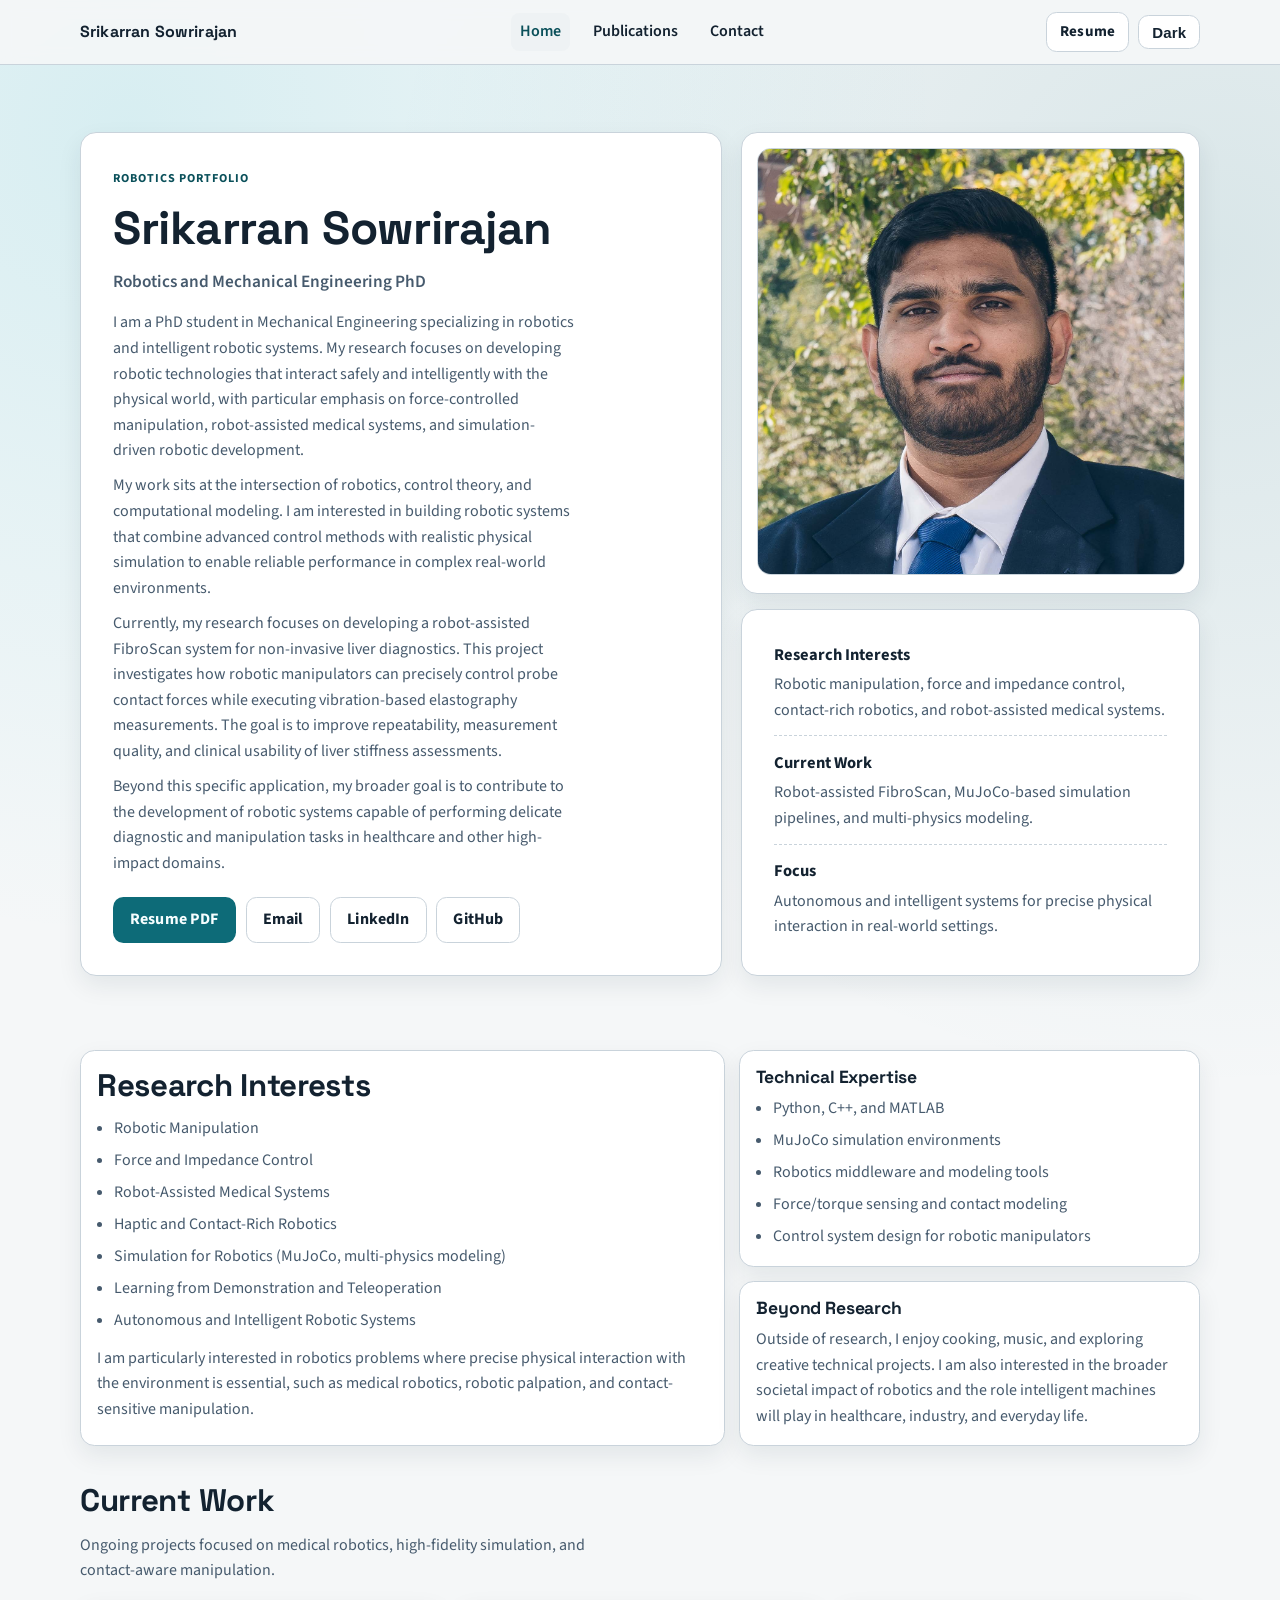
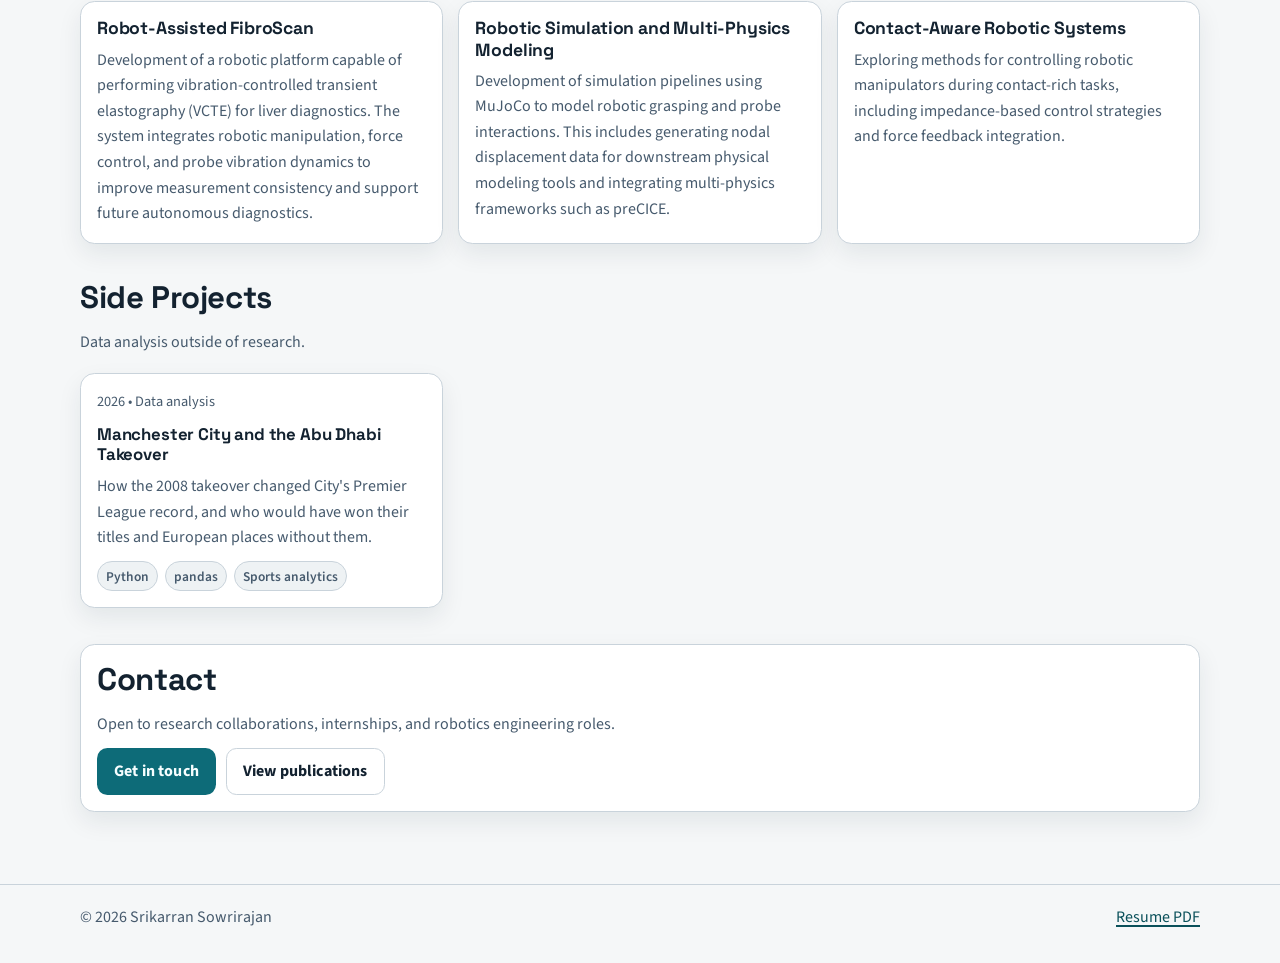
==== commit e7e3ede1: "feat(site): add Man City takeover analysis write-up Add a long-form project page for the Manchester " ====
--- a/index.html
+++ b/index.html
@@ -220,6 +220,30 @@
 
       <section class="section">
         <div class="container">
+          <h2>Side Projects</h2>
+          <p class="section-intro">Data analysis outside of research.</p>
+          <div class="card-grid">
+            <article class="project-card">
+              <p class="project-card-meta">2026 &bull; Data analysis</p>
+              <h3 class="project-card-title">
+                <a href="/projects/man-city-takeover.html">Manchester City and the Abu Dhabi Takeover</a>
+              </h3>
+              <p class="project-card-summary">
+                How the 2008 takeover changed City's Premier League record, and who would have won their titles and
+                European places without them.
+              </p>
+              <ul class="tag-list" aria-label="Project tags">
+                <li class="tag">Python</li>
+                <li class="tag">pandas</li>
+                <li class="tag">Sports analytics</li>
+              </ul>
+            </article>
+          </div>
+        </div>
+      </section>
+
+      <section class="section">
+        <div class="container">
           <article class="content-card">
             <h2>Contact</h2>
             <p style="margin-bottom: 0.7rem; color: var(--text-muted)">
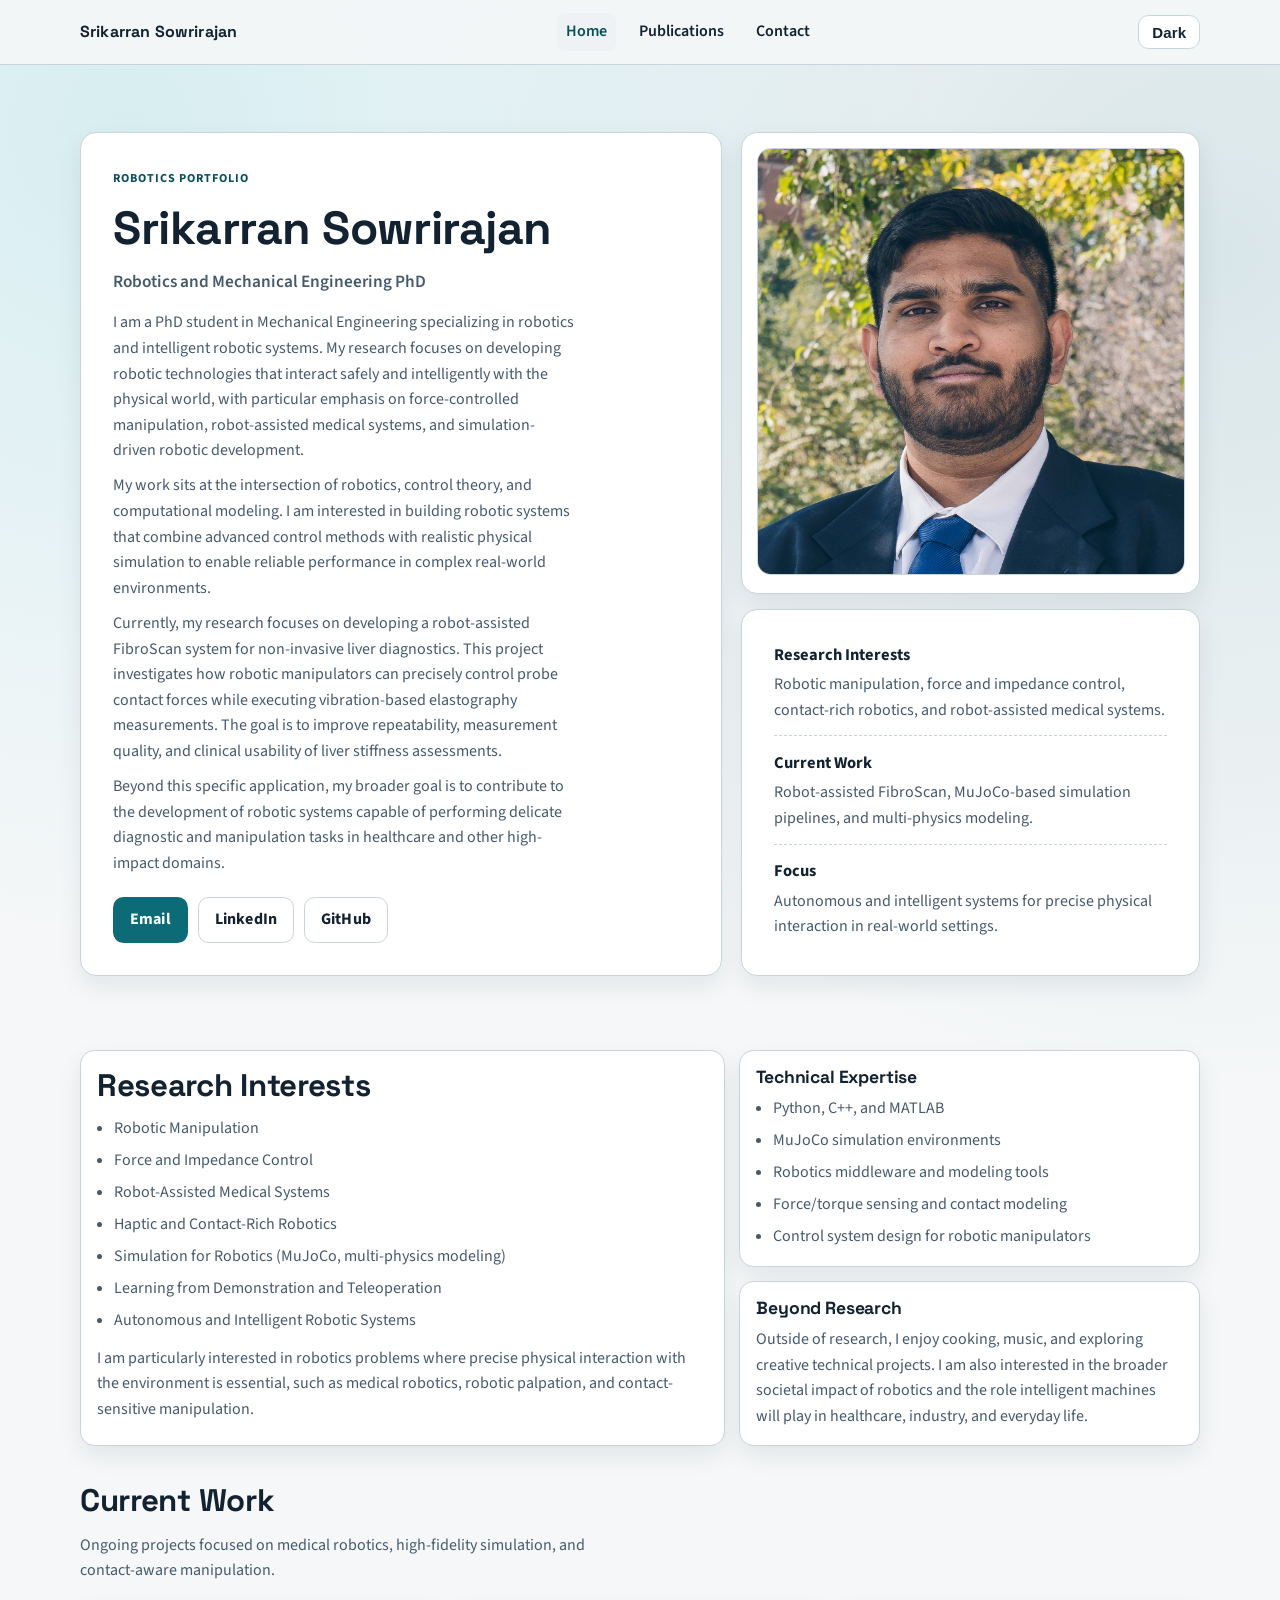
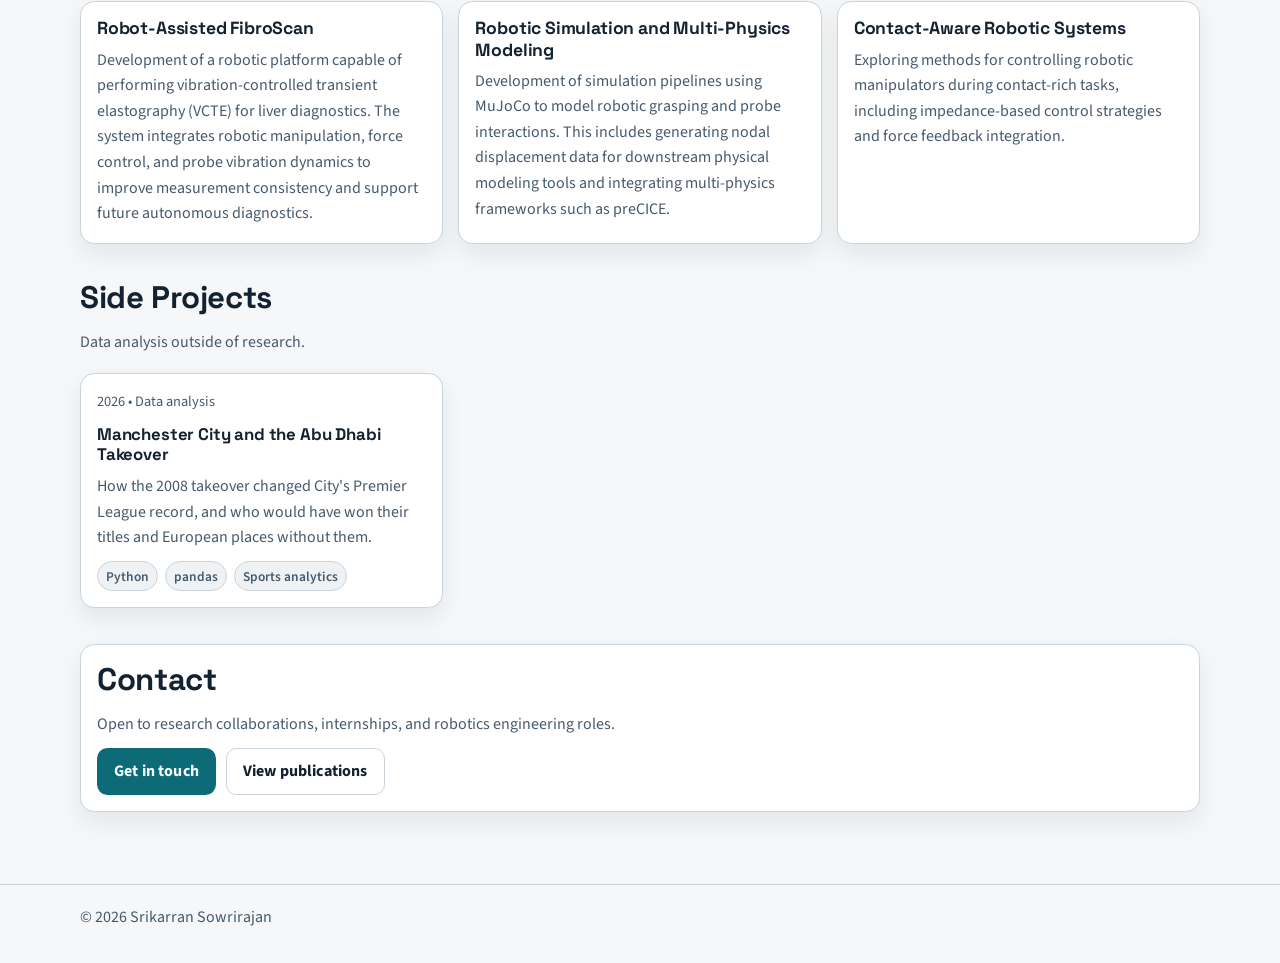
==== commit c355ece9: "chore(site): remove resume links Remove the resume button from the header and footer of every page, " ====
--- a/index.html
+++ b/index.html
@@ -39,15 +39,6 @@
           <a href="/contact.html">Contact</a>
         </nav>
         <div class="nav-actions">
-          <a
-            class="button secondary small"
-            data-site-link="links.resume"
-            href="/Srikarran_Resume.pdf"
-            target="_blank"
-            rel="noopener noreferrer"
-          >
-            Resume
-          </a>
           <button class="button secondary small" type="button" data-theme-toggle aria-pressed="false">
             Dark
           </button>
@@ -73,16 +64,7 @@
               Longer bio goes here.
             </p>
             <div class="cta-row" aria-label="Primary actions">
-              <a
-                class="button primary"
-                data-site-link="links.resume"
-                href="/Srikarran_Resume.pdf"
-                target="_blank"
-                rel="noopener noreferrer"
-              >
-                Resume PDF
-              </a>
-              <a class="button secondary" data-site-link="links.email" href="mailto:srikarran@example.com">
+              <a class="button primary" data-site-link="links.email" href="mailto:srikarran@example.com">
                 Email
               </a>
               <a
@@ -264,14 +246,6 @@
           &copy; <span data-current-year></span>
           <span data-site-text="profile.name">Your Name</span>
         </p>
-        <a
-          data-site-link="links.resume"
-          href="/Srikarran_Resume.pdf"
-          target="_blank"
-          rel="noopener noreferrer"
-        >
-          Resume PDF
-        </a>
       </div>
     </footer>
   </body>
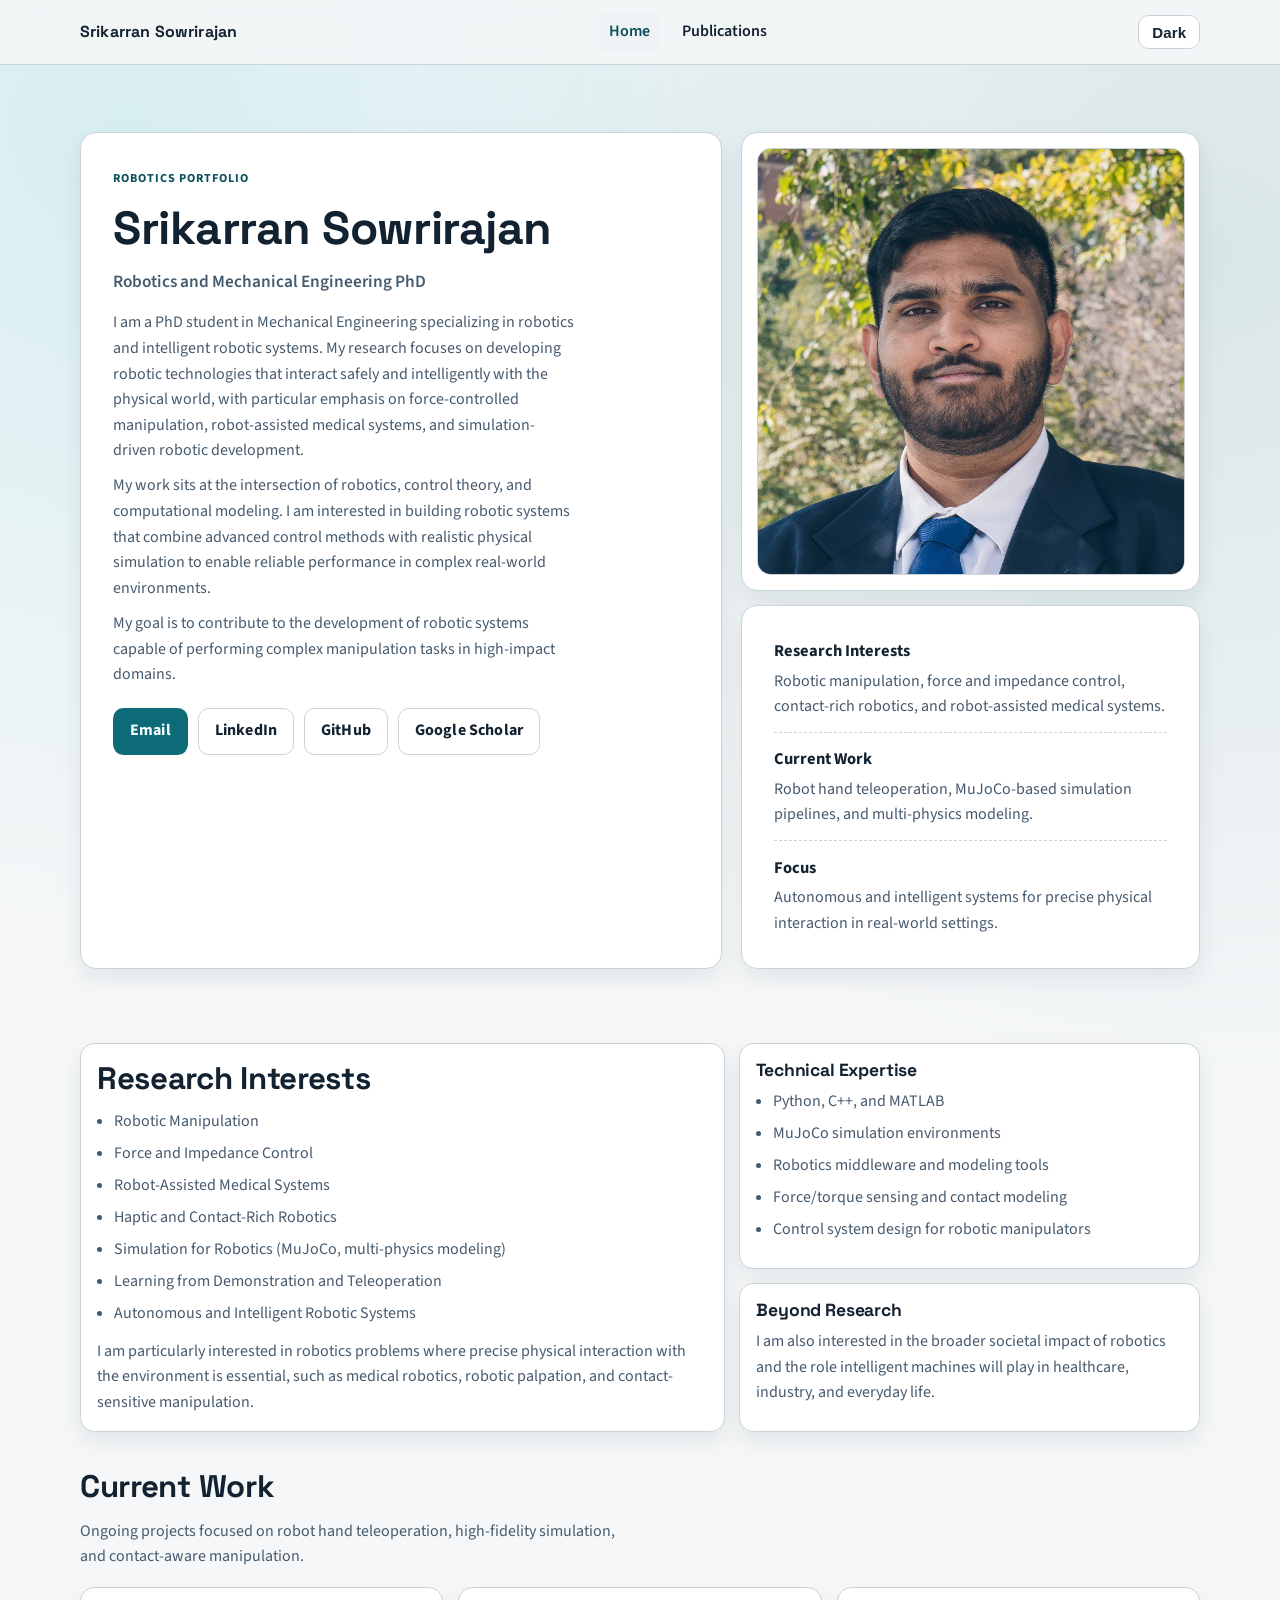
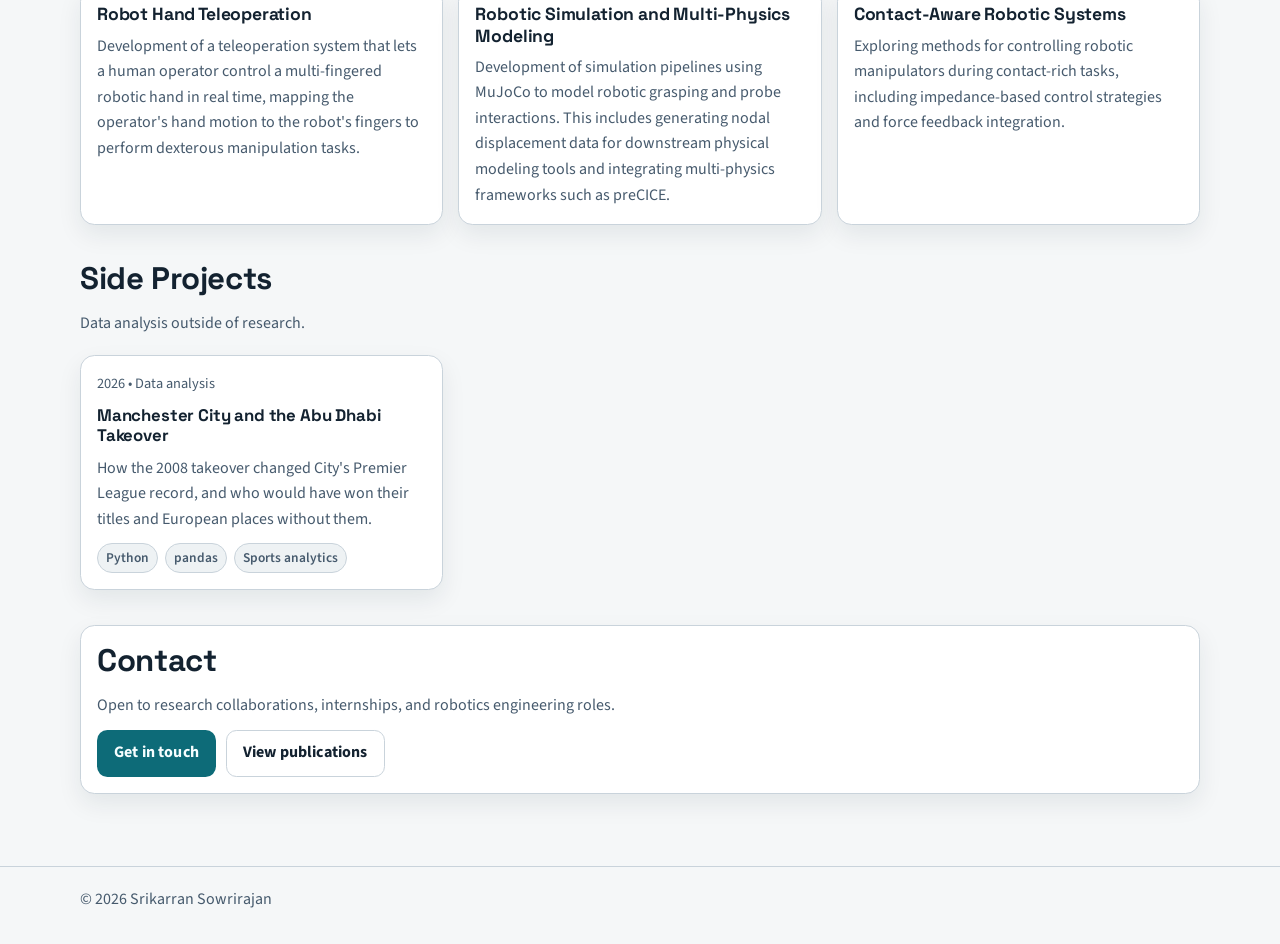
==== commit a6d9c95a: "docs(dev-notes): record commit hash for v1.6.0 Co-Authored-By: Claude Opus 5.5 <noreply@anthropic.co" ====
--- a/index.html
+++ b/index.html
@@ -36,7 +36,6 @@
         <nav class="site-nav" id="site-nav-home" data-open="false" aria-label="Primary">
           <a href="/index.html" aria-current="page">Home</a>
           <a href="/publications.html">Publications</a>
-          <a href="/contact.html">Contact</a>
         </nav>
         <div class="nav-actions">
           <button class="button secondary small" type="button" data-theme-toggle aria-pressed="false">
@@ -84,6 +83,15 @@
                 rel="noopener noreferrer"
               >
                 GitHub
+              </a>
+              <a
+                class="button secondary"
+                data-site-link="links.scholar"
+                href="https://scholar.google.com"
+                target="_blank"
+                rel="noopener noreferrer"
+              >
+                Google Scholar
               </a>
             </div>
           </article>
@@ -111,7 +119,7 @@
               </div>
               <div class="metric">
                 <strong>Current Work</strong>
-                <span>Robot-assisted FibroScan, MuJoCo-based simulation pipelines, and multi-physics modeling.</span>
+                <span>Robot hand teleoperation, MuJoCo-based simulation pipelines, and multi-physics modeling.</span>
               </div>
               <div class="metric">
                 <strong>Focus</strong>
@@ -157,8 +165,7 @@
             <article class="content-card">
               <h3>Beyond Research</h3>
               <p>
-                Outside of research, I enjoy cooking, music, and exploring creative technical projects. I am also
-                interested in the broader societal impact of robotics and the role intelligent machines will play in
+                I am also interested in the broader societal impact of robotics and the role intelligent machines will play in
                 healthcare, industry, and everyday life.
               </p>
             </article>
@@ -170,15 +177,15 @@
         <div class="container">
           <h2>Current Work</h2>
           <p class="section-intro">
-            Ongoing projects focused on medical robotics, high-fidelity simulation, and contact-aware manipulation.
+            Ongoing projects focused on robot hand teleoperation, high-fidelity simulation, and contact-aware manipulation.
           </p>
           <div class="card-grid">
             <article class="content-card">
-              <h3>Robot-Assisted FibroScan</h3>
-              <p>
-                Development of a robotic platform capable of performing vibration-controlled transient elastography
-                (VCTE) for liver diagnostics. The system integrates robotic manipulation, force control, and probe
-                vibration dynamics to improve measurement consistency and support future autonomous diagnostics.
+              <h3>Robot Hand Teleoperation</h3>
+              <p>
+                Development of a teleoperation system that lets a human operator control a multi-fingered robotic hand
+                in real time, mapping the operator's hand motion to the robot's fingers to perform dexterous
+                manipulation tasks.
               </p>
             </article>
             <article class="content-card">
@@ -232,7 +239,7 @@
               Open to research collaborations, internships, and robotics engineering roles.
             </p>
             <div class="cta-row" style="margin-top: 0">
-              <a class="button primary" href="/contact.html">Get in touch</a>
+              <a class="button primary" data-site-link="links.email" href="mailto:srikarran@example.com">Get in touch</a>
               <a class="button secondary" href="/publications.html">View publications</a>
             </div>
           </article>
